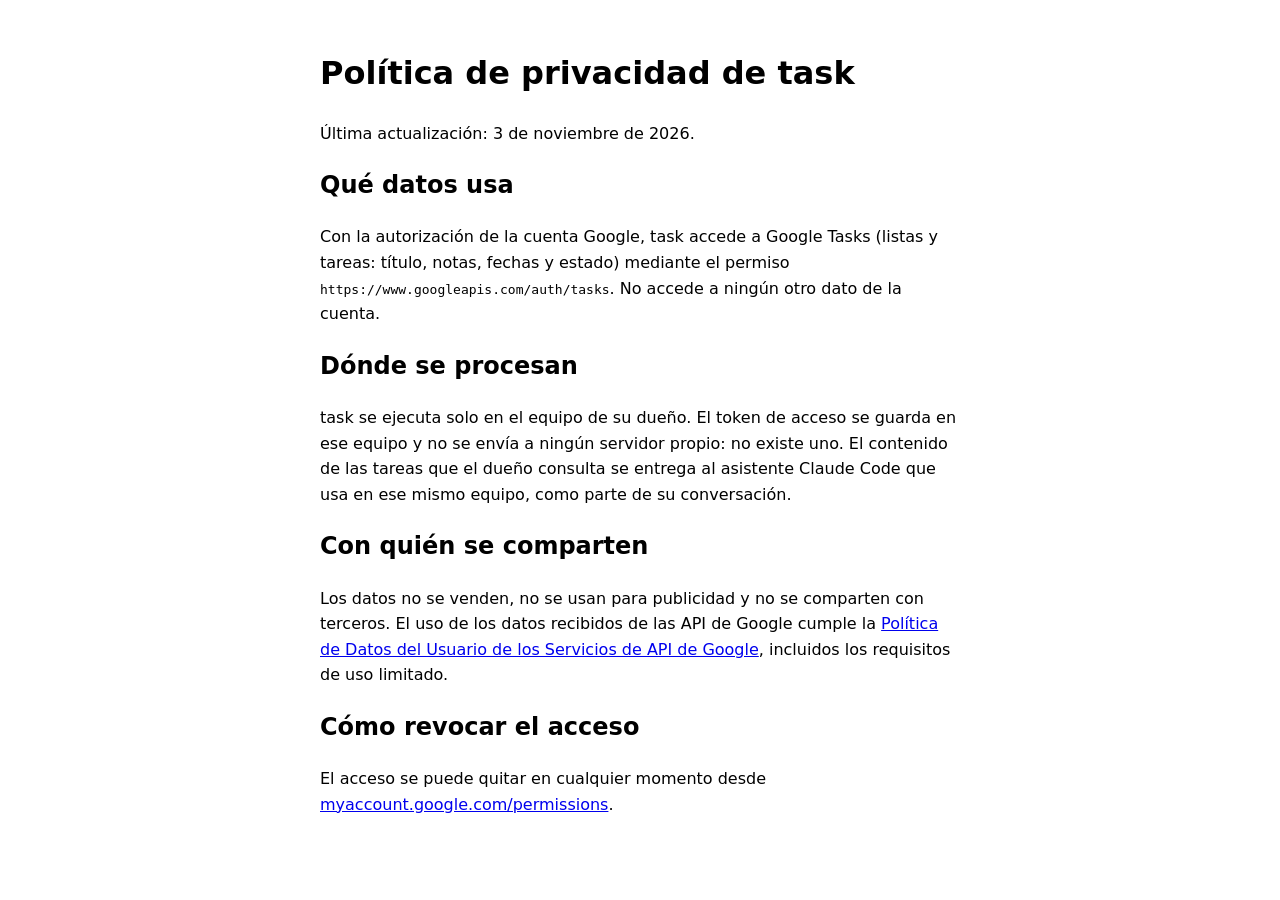
==== privacidad.html @ f435e72d "Página de la app task" ====
<!DOCTYPE html>
<html lang="es">
<head>
<meta charset="utf-8">
<meta name="viewport" content="width=device-width, initial-scale=1">
<title>task – Política de privacidad</title>
<style>body{font-family:system-ui,sans-serif;max-width:40rem;margin:3rem auto;padding:0 1rem;line-height:1.6}</style>
</head>
<body>
<h1>Política de privacidad de task</h1>
<p>Última actualización: 3 de noviembre de 2026.</p>
<h2>Qué datos usa</h2>
<p>Con la autorización de la cuenta Google, task accede a Google Tasks (listas y tareas: título, notas, fechas y estado) mediante el permiso <code>https://www.googleapis.com/auth/tasks</code>. No accede a ningún otro dato de la cuenta.</p>
<h2>Dónde se procesan</h2>
<p>task se ejecuta solo en el equipo de su dueño. El token de acceso se guarda en ese equipo y no se envía a ningún servidor propio: no existe uno. El contenido de las tareas que el dueño consulta se entrega al asistente Claude Code que usa en ese mismo equipo, como parte de su conversación.</p>
<h2>Con quién se comparten</h2>
<p>Los datos no se venden, no se usan para publicidad y no se comparten con terceros. El uso de los datos recibidos de las API de Google cumple la <a href="https://developers.google.com/terms/api-services-user-data-policy">Política de Datos del Usuario de los Servicios de API de Google</a>, incluidos los requisitos de uso limitado.</p>
<h2>Cómo revocar el acceso</h2>
<p>El acceso se puede quitar en cualquier momento desde <a href="https://myaccount.google.com/permissions">myaccount.google.com/permissions</a>.</p>
</body>
</html>
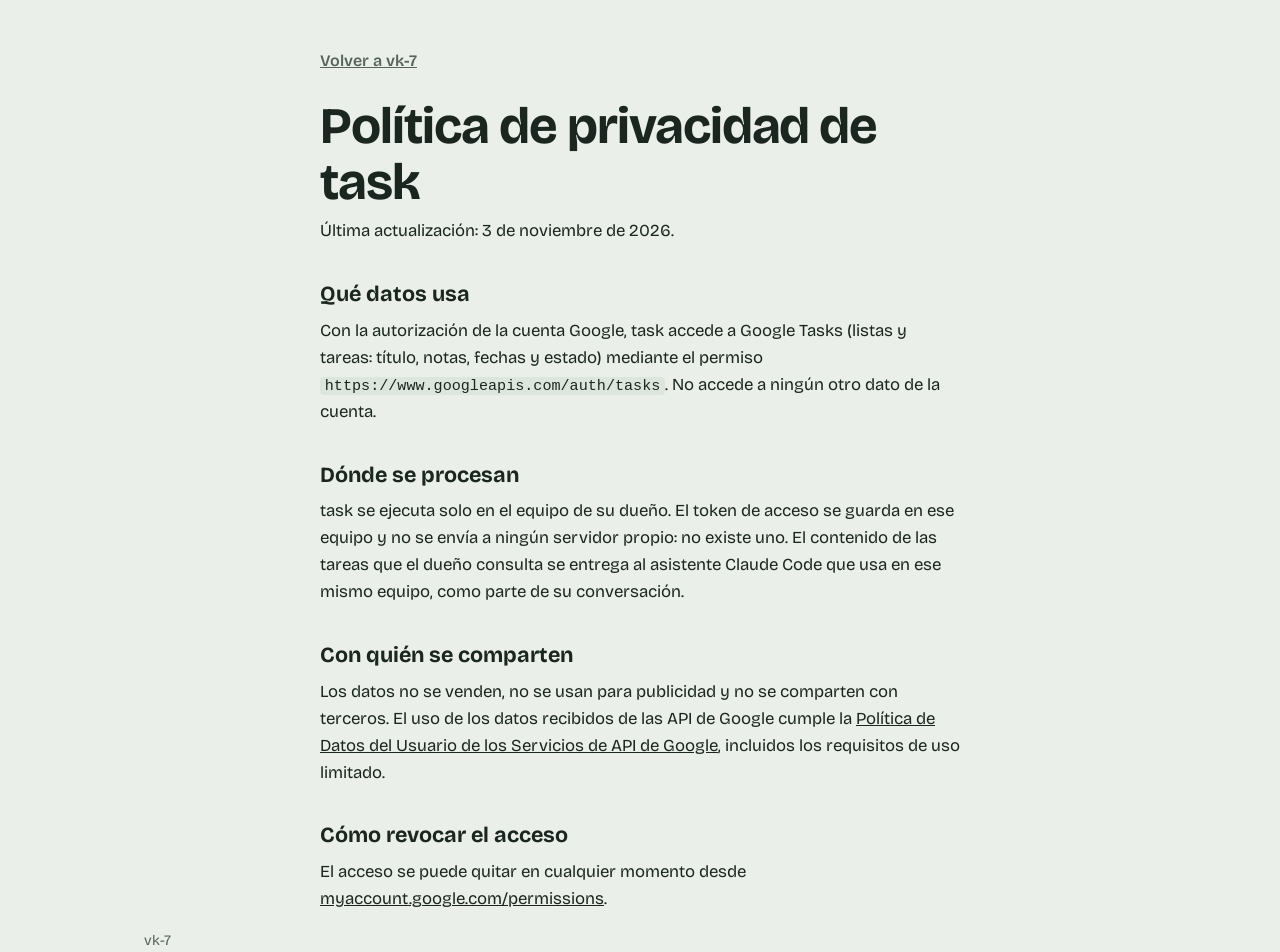
==== commit c06bc16a: "Portafolio vk-7: portada, herramientas y proyectos automáticos - Diseño nuevo (paleta Pino) con etiq" ====
--- a/privacidad.html
+++ b/privacidad.html
@@ -4,9 +4,15 @@
 <meta charset="utf-8">
 <meta name="viewport" content="width=device-width, initial-scale=1">
 <title>task – Política de privacidad</title>
-<style>body{font-family:system-ui,sans-serif;max-width:40rem;margin:3rem auto;padding:0 1rem;line-height:1.6}</style>
+<link rel="icon" href="data:image/svg+xml,%3Csvg xmlns='http://www.w3.org/2000/svg' viewBox='0 0 64 64'%3E%3Ccircle cx='32' cy='32' r='32' fill='%231f3d33'/%3E%3Ctext x='32' y='42' text-anchor='middle' font-family='Arial' font-weight='900' font-size='28' fill='%23f3b3ba'%3EV7%3C/text%3E%3C/svg%3E">
+<link rel="preconnect" href="https://fonts.googleapis.com">
+<link rel="preconnect" href="https://fonts.gstatic.com" crossorigin>
+<link href="https://fonts.googleapis.com/css2?family=Bricolage+Grotesque:opsz,wght@12..96,300..800&display=swap" rel="stylesheet">
+<link rel="stylesheet" href="estilos.css">
 </head>
 <body>
+<main class="ancho legal">
+<a class="volver" href="./">Volver a vk-7</a>
 <h1>Política de privacidad de task</h1>
 <p>Última actualización: 3 de noviembre de 2026.</p>
 <h2>Qué datos usa</h2>
@@ -17,5 +23,7 @@
 <p>Los datos no se venden, no se usan para publicidad y no se comparten con terceros. El uso de los datos recibidos de las API de Google cumple la <a href="https://developers.google.com/terms/api-services-user-data-policy">Política de Datos del Usuario de los Servicios de API de Google</a>, incluidos los requisitos de uso limitado.</p>
 <h2>Cómo revocar el acceso</h2>
 <p>El acceso se puede quitar en cualquier momento desde <a href="https://myaccount.google.com/permissions">myaccount.google.com/permissions</a>.</p>
+</main>
+<footer class="ancho">vk-7</footer>
 </body>
 </html>
--- a/estilos.css
+++ b/estilos.css
@@ -0,0 +1,86 @@
+/* Paleta Pino */
+:root {
+  --fondo: #eaefe9;
+  --papel: #f9fbf8;
+  --tinta: #1b2620;
+  --suave: #56645b;
+  --linea: #c9d4ca;
+  --hero: #1f3d33;
+  --hero-t: #edf3ee;
+  --acento: #f3b3ba;
+  --acento-t: #1b2620;
+  --chip: #dde6dd;
+}
+
+* { box-sizing: border-box; margin: 0; }
+body { background: var(--fondo); color: var(--tinta); font-family: "Bricolage Grotesque", sans-serif; line-height: 1.6; }
+a:focus-visible, button:focus-visible { outline: 3px solid var(--acento); outline-offset: 3px; }
+.ancho { max-width: 68rem; margin: 0 auto; padding: 0 clamp(1rem, 5vw, 3rem); }
+
+/* Portada */
+.hero { background: var(--hero); color: var(--hero-t); }
+.hero .ancho { min-height: min(88vh, 46rem); display: grid; grid-template-columns: 1fr auto; align-items: center; gap: 3rem; padding-top: 4rem; padding-bottom: 4rem; }
+.hola { font-size: 1.25rem; opacity: .7; }
+.hero h1 { font-size: clamp(4rem, 11vw, 8.5rem); font-weight: 800; letter-spacing: -.04em; line-height: .9; font-variation-settings: "opsz" 96; }
+.rol { font-size: clamp(1.3rem, 2.5vw, 1.8rem); font-weight: 300; margin: .75rem 0 1.25rem; }
+.perfil { max-width: 34rem; font-size: 1.1rem; opacity: .85; }
+.acciones { display: flex; gap: .75rem; margin-top: 2rem; flex-wrap: wrap; }
+.acciones a { color: inherit; font-weight: 600; border: 1.5px solid currentColor; border-radius: 99px; padding: .55rem 1.2rem; text-decoration: none; }
+.acciones a.lleno { background: var(--acento); color: var(--acento-t); border-color: var(--acento); }
+.sello { width: clamp(10rem, 22vw, 17rem); aspect-ratio: 1; border-radius: 50%; border: 2px solid var(--acento); color: var(--acento); display: grid; place-items: center; font-family: Archivo, sans-serif; font-weight: 900; font-variation-settings: "wdth" 125; font-size: clamp(3rem, 7vw, 5.5rem); position: relative; }
+.sello::after { content: ""; position: absolute; inset: .6rem; border-radius: 50%; border: 1px dashed var(--acento); opacity: .5; }
+
+/* Secciones */
+.bloque { padding: 4.5rem 0 0; }
+.bloque h2 { font-size: clamp(1.8rem, 3.5vw, 2.6rem); font-weight: 700; letter-spacing: -.02em; margin-bottom: 1.5rem; }
+.vacio { color: var(--suave); }
+
+.herramientas { display: grid; grid-template-columns: repeat(auto-fill, minmax(14rem, 1fr)); gap: 1rem; }
+.grupo { background: var(--papel); border-radius: 6px; padding: 1.1rem 1.25rem; box-shadow: 0 1px 0 var(--linea); }
+.grupo h3 { font-size: .9rem; color: var(--suave); font-weight: 500; margin-bottom: .5rem; }
+.grupo ul { list-style: none; padding: 0; display: flex; flex-wrap: wrap; gap: .4rem; }
+.grupo li { background: var(--chip); border-radius: 4px; padding: .1rem .55rem; font-weight: 600; font-size: .92rem; }
+
+/* Etiquetas de proyecto */
+.rejilla { display: grid; grid-template-columns: repeat(auto-fill, minmax(16rem, 1fr)); gap: 1.1rem; }
+.etiqueta { background: var(--papel); border-radius: 6px; padding: 1.25rem 1.25rem 1rem; position: relative; display: flex; flex-direction: column; gap: .75rem; min-height: 14.5rem; color: inherit; text-decoration: none; box-shadow: 0 1px 0 var(--linea); font-family: Archivo, sans-serif; }
+.etiqueta::before { content: ""; position: absolute; left: 0; right: 0; top: 3.6rem; border-top: 2px dashed var(--linea); }
+.etiqueta h3 { font-size: 1.4rem; font-weight: 800; font-variation-settings: "wdth" 80; line-height: 1.1; height: 2.35rem; overflow-wrap: anywhere; padding-right: 4.5rem; }
+.etiqueta .desc { color: var(--suave); font-size: .93rem; flex: 1; padding-top: .6rem; }
+.etiqueta .desc.sin { font-style: italic; opacity: .7; }
+.campos { display: grid; grid-template-columns: 1fr 1fr; gap: .2rem 1rem; font-size: .8rem; }
+.campos dt { color: var(--suave); }
+.campos dd { font-weight: 600; margin: 0; }
+.barras { height: 2.1rem; display: flex; gap: 1px; }
+.barras i { background: var(--tinta); display: block; }
+.estado { position: absolute; top: 1.25rem; right: 1.25rem; font-size: .75rem; font-weight: 600; border: 1.5px solid currentColor; border-radius: 99px; padding: 0 .55rem; }
+a.etiqueta:hover h3 { text-decoration: underline; }
+
+/* Experiencia */
+.exp { list-style: none; padding: 0 0 0 1.5rem; border-left: 2px solid var(--linea); display: grid; gap: 2rem; }
+.exp li { position: relative; }
+.exp li::before { content: ""; position: absolute; left: calc(-1.5rem - 7px); top: .45rem; width: 12px; height: 12px; border-radius: 50%; background: var(--acento); }
+.cuando, .donde { color: var(--suave); }
+.exp h3 { font-size: 1.3rem; }
+
+/* App task */
+.app { margin: 4.5rem 0 0; border: 1.5px solid var(--linea); border-radius: 6px; padding: 1.5rem 1.75rem; display: flex; justify-content: space-between; align-items: center; gap: 1.5rem; flex-wrap: wrap; }
+.app h2 { font-size: 1.6rem; }
+.app p { color: var(--suave); max-width: 34rem; }
+.app a { color: inherit; font-weight: 600; }
+
+footer { padding: 3rem 0; color: var(--suave); font-size: .9rem; }
+
+/* Política de privacidad */
+.legal { padding-top: 3rem; padding-bottom: 1rem; max-width: 46rem; }
+.legal .volver { color: var(--suave); font-weight: 600; }
+.legal h1 { font-size: clamp(2.2rem, 5vw, 3.2rem); font-weight: 700; letter-spacing: -.02em; line-height: 1.1; margin: 1.5rem 0 .5rem; }
+.legal h2 { font-size: 1.35rem; margin: 2rem 0 .4rem; }
+.legal p { font-size: 1.05rem; }
+.legal a { color: inherit; }
+.legal code { background: var(--chip); border-radius: 4px; padding: 0 .3rem; font-size: .9em; overflow-wrap: anywhere; }
+
+@media (max-width: 720px) {
+  .hero .ancho { grid-template-columns: 1fr; min-height: auto; }
+  .sello { order: -1; width: 8rem; font-size: 2.5rem; }
+}
